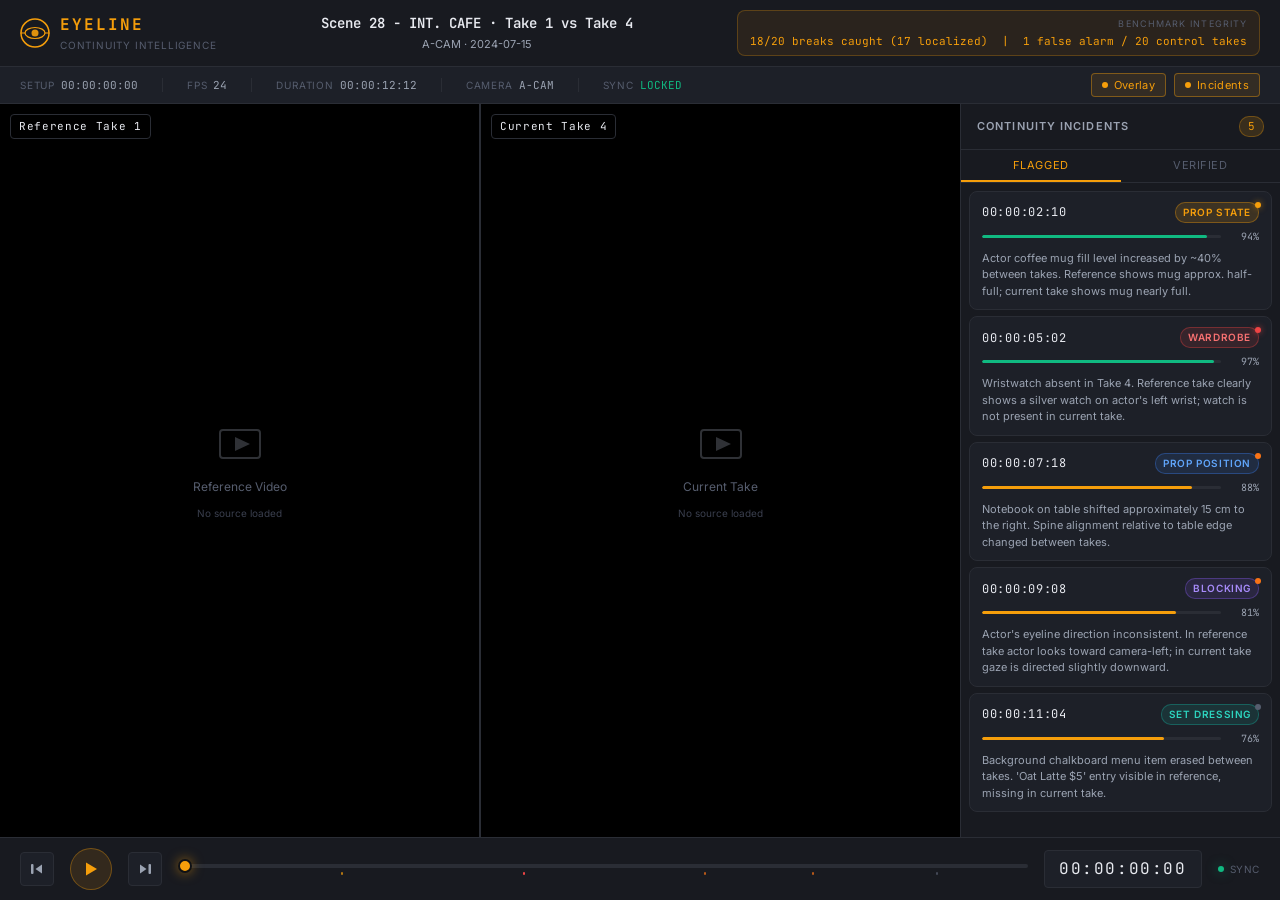
==== ui/index.html @ 1cbff58e "feat(ui): implement visual diff inspection dashboard with IBM Bob (Task 1) - Build single-page on-se" ====
<!DOCTYPE html>
<html lang="en">
<head>
  <meta charset="UTF-8" />
  <meta name="viewport" content="width=device-width, initial-scale=1.0" />
  <title>Eyeline — On-Set Continuity Review</title>
  <link rel="stylesheet" href="style.css" />
  <!-- Monospace font for timecodes -->
  <link rel="preconnect" href="https://fonts.googleapis.com" />
  <link rel="preconnect" href="https://fonts.gstatic.com" crossorigin />
  <link href="https://fonts.googleapis.com/css2?family=JetBrains+Mono:wght@400;600&family=Inter:wght@400;500;600&display=swap" rel="stylesheet" />
</head>
<body>

<div class="app-shell">

  <!-- ═══════════════════════════════════════ HEADER ═══════════════════════ -->
  <header class="app-header">
    <div class="brand">
      <!-- Eyeline logo mark -->
      <svg class="brand-logo" viewBox="0 0 30 30" fill="none" xmlns="http://www.w3.org/2000/svg" aria-hidden="true">
        <circle cx="15" cy="15" r="14" stroke="#f59e0b" stroke-width="1.5"/>
        <ellipse cx="15" cy="15" rx="10" ry="5.5" stroke="#f59e0b" stroke-width="1.2"/>
        <circle cx="15" cy="15" r="3.5" fill="#f59e0b" opacity="0.9"/>
        <line x1="1" y1="15" x2="5" y2="15" stroke="#f59e0b" stroke-width="1.2" stroke-linecap="round"/>
        <line x1="25" y1="15" x2="29" y2="15" stroke="#f59e0b" stroke-width="1.2" stroke-linecap="round"/>
      </svg>
      <div>
        <div class="brand-name">Eyeline</div>
        <div class="brand-tagline">Continuity Intelligence</div>
      </div>
    </div>

    <div class="take-identifier">
      <div class="take-label" id="take-label">Scene 42 · Angle A · Take 3 vs Reference Take 1</div>
      <div class="take-scene" id="take-scene">Loading fixture…</div>
    </div>

    <div class="telemetry-banner" aria-label="Benchmark integrity metrics">
      <div class="telemetry-label">Benchmark Integrity</div>
      <div class="telemetry-value">18/20 breaks caught (17 localized) &nbsp;|&nbsp; 1 false alarm / 20 control takes</div>
    </div>
  </header>

  <!-- ═══════════════════════════════════════ META BAR ═════════════════════ -->
  <div class="meta-bar" role="toolbar" aria-label="Session metadata and view toggles">
    <div class="meta-chip">
      <span class="label">Setup</span>
      <span class="value" id="meta-timecode">00:00:00:00</span>
    </div>
    <div class="meta-sep"></div>
    <div class="meta-chip">
      <span class="label">FPS</span>
      <span class="value" id="meta-fps">24</span>
    </div>
    <div class="meta-sep"></div>
    <div class="meta-chip">
      <span class="label">Duration</span>
      <span class="value" id="meta-duration">—</span>
    </div>
    <div class="meta-sep"></div>
    <div class="meta-chip">
      <span class="label">Camera</span>
      <span class="value" id="meta-camera">A-CAM</span>
    </div>
    <div class="meta-sep"></div>
    <div class="meta-chip">
      <span class="label">Sync</span>
      <span class="value live" id="meta-sync">LOCKED</span>
    </div>

    <div class="toggle-group" role="group" aria-label="View toggles">
      <button class="toggle-btn active" id="toggle-overlay" aria-pressed="true" title="Toggle bounding box overlay">
        <span class="dot"></span> Overlay
      </button>
      <button class="toggle-btn active" id="toggle-filter-incidents" aria-pressed="true" title="Filter: flagged incidents">
        <span class="dot"></span> Incidents
      </button>
    </div>
  </div>

  <!-- ═══════════════════════════════════════ VIDEO STAGE ══════════════════ -->
  <main class="video-stage" aria-label="Video comparison stage">

    <!-- LEFT — Reference video -->
    <div class="video-well" id="well-ref">
      <div class="video-well-label" id="label-ref">Reference Take 1</div>
      <video id="video-ref"
             preload="metadata"
             crossorigin="anonymous"
             aria-label="Reference take video">
      </video>
      <!-- Placeholder shown when no video src is set -->
      <div class="video-placeholder" id="placeholder-ref" aria-hidden="true">
        <svg width="48" height="48" viewBox="0 0 48 48" fill="none">
          <rect x="4" y="10" width="40" height="28" rx="3" stroke="#9ba3b2" stroke-width="2"/>
          <polygon points="19,17 34,24 19,31" fill="#9ba3b2"/>
        </svg>
        <span>Reference Video</span>
        <span style="font-size:10px;color:#3a3f4e">No source loaded</span>
      </div>
    </div>

    <!-- RIGHT — Current take video + overlay canvas -->
    <div class="video-well" id="well-cur">
      <div class="video-well-label" id="label-cur">Current Take 4</div>
      <video id="video-cur"
             preload="metadata"
             crossorigin="anonymous"
             aria-label="Current take video">
      </video>
      <canvas id="overlay-canvas" class="overlay-canvas" aria-hidden="true"></canvas>
      <!-- Placeholder shown when no video src is set -->
      <div class="video-placeholder" id="placeholder-cur" aria-hidden="true">
        <svg width="48" height="48" viewBox="0 0 48 48" fill="none">
          <rect x="4" y="10" width="40" height="28" rx="3" stroke="#9ba3b2" stroke-width="2"/>
          <polygon points="19,17 34,24 19,31" fill="#9ba3b2"/>
        </svg>
        <span>Current Take</span>
        <span style="font-size:10px;color:#3a3f4e">No source loaded</span>
      </div>
    </div>

  </main>

  <!-- ═══════════════════════════════════════ SIDEBAR ══════════════════════ -->
  <aside class="sidebar" aria-label="Continuity incidents">
    <div class="sidebar-header">
      <span class="sidebar-title">Continuity Incidents</span>
      <span class="incident-count" id="incident-count">0</span>
    </div>

    <div class="sidebar-filter" role="tablist" aria-label="Incident filter">
      <button class="filter-tab active" id="tab-incidents" role="tab" aria-selected="true" aria-controls="incident-list">
        Flagged
      </button>
      <button class="filter-tab emerald" id="tab-passes" role="tab" aria-selected="false" aria-controls="incident-list">
        Verified
      </button>
    </div>

    <div class="incident-list" id="incident-list" role="listbox" aria-label="Incident list" aria-live="polite">
      <!-- Populated by app.js -->
    </div>
  </aside>

  <!-- ═══════════════════════════════════════ PLAYBACK CONTROLS ════════════ -->
  <footer class="playback-controls" aria-label="Playback controls">

    <!-- Nudge back -->
    <button class="btn-icon" id="btn-prev-frame" title="Previous frame (−1 frame @ 24fps)" aria-label="Step back one frame">
      <svg width="16" height="16" viewBox="0 0 16 16" fill="currentColor" aria-hidden="true">
        <rect x="2" y="3" width="2.5" height="10" rx="1"/>
        <path d="M13 3.5 L6.5 8 L13 12.5 Z"/>
      </svg>
    </button>

    <!-- Play / Pause -->
    <button class="btn-icon btn-play-pause" id="btn-play-pause" aria-label="Play / Pause" aria-pressed="false">
      <!-- Play icon (default) -->
      <svg id="icon-play" width="20" height="20" viewBox="0 0 20 20" fill="currentColor" aria-hidden="true">
        <path d="M5 3.5l11 6.5-11 6.5V3.5z"/>
      </svg>
      <!-- Pause icon (hidden by default) -->
      <svg id="icon-pause" width="20" height="20" viewBox="0 0 20 20" fill="currentColor" style="display:none" aria-hidden="true">
        <rect x="4" y="3" width="4" height="14" rx="1.5"/>
        <rect x="12" y="3" width="4" height="14" rx="1.5"/>
      </svg>
    </button>

    <!-- Nudge forward -->
    <button class="btn-icon" id="btn-next-frame" title="Next frame (+1 frame @ 24fps)" aria-label="Step forward one frame">
      <svg width="16" height="16" viewBox="0 0 16 16" fill="currentColor" aria-hidden="true">
        <rect x="11.5" y="3" width="2.5" height="10" rx="1"/>
        <path d="M3 3.5 L9.5 8 L3 12.5 Z"/>
      </svg>
    </button>

    <!-- Scrub bar + incident markers -->
    <div class="scrub-wrap" aria-label="Scrubber">
      <input type="range" class="scrub-bar" id="scrub-bar"
             min="0" max="1000" value="0" step="1"
             aria-label="Playback position" />
      <div class="scrub-incident-markers" id="incident-markers" aria-hidden="true"></div>
    </div>

    <!-- Timecode readout -->
    <div class="timecode-display" id="timecode-display" role="timer" aria-live="off"
         aria-label="Current timecode">
      00:00:00:00
    </div>

    <!-- Sync indicator -->
    <div class="sync-status" aria-label="Sync status: locked">
      <div class="sync-dot"></div>
      <span>SYNC</span>
    </div>

  </footer>

</div><!-- /.app-shell -->

<script src="app.js" type="module"></script>
</body>
</html>
---- ui/style.css ----
/* ─── Reset & Base ─────────────────────────────────────────────────── */
*, *::before, *::after {
  box-sizing: border-box;
  margin: 0;
  padding: 0;
}

:root {
  --bg-base:        #0f1115;
  --bg-panel:       #181a20;
  --bg-panel-alt:   #1d2028;
  --border:         #2a2d35;
  --border-bright:  #3a3f4e;
  --text-primary:   #e8eaf0;
  --text-secondary: #9ba3b2;
  --text-muted:     #565d6e;
  --accent-amber:   #f59e0b;
  --accent-amber-dim:#7a4d05;
  --accent-emerald: #10b981;
  --accent-emerald-dim:#054d30;
  --accent-red:     #ef4444;
  --accent-blue:    #3b82f6;
  --glow-amber:     0 0 12px rgba(245, 158, 11, 0.55);
  --glow-emerald:   0 0 12px rgba(16, 185, 129, 0.55);
  --font-mono:      'JetBrains Mono', 'Fira Mono', 'Courier New', monospace;
  --font-ui:        'Inter', 'Segoe UI', system-ui, sans-serif;
  --radius-sm:      4px;
  --radius-md:      8px;
  --radius-lg:      12px;
}

html, body {
  height: 100%;
  background: var(--bg-base);
  color: var(--text-primary);
  font-family: var(--font-ui);
  font-size: 13px;
  line-height: 1.5;
  overflow: hidden;
}

/* ─── App Shell ─────────────────────────────────────────────────────── */
.app-shell {
  display: grid;
  grid-template-rows: auto auto 1fr auto;
  grid-template-columns: 1fr 320px;
  grid-template-areas:
    "header  header"
    "meta    meta"
    "stage   sidebar"
    "controls controls";
  height: 100vh;
  gap: 0;
}

/* ─── Header ────────────────────────────────────────────────────────── */
.app-header {
  grid-area: header;
  background: var(--bg-panel);
  border-bottom: 1px solid var(--border);
  padding: 10px 20px;
  display: flex;
  align-items: center;
  justify-content: space-between;
  gap: 20px;
}

.brand {
  display: flex;
  align-items: center;
  gap: 10px;
  flex-shrink: 0;
}

.brand-logo {
  width: 30px;
  height: 30px;
}

.brand-name {
  font-family: var(--font-mono);
  font-size: 16px;
  font-weight: 700;
  letter-spacing: 0.12em;
  color: var(--accent-amber);
  text-transform: uppercase;
}

.brand-tagline {
  font-size: 10px;
  color: var(--text-muted);
  letter-spacing: 0.08em;
  text-transform: uppercase;
  margin-top: 1px;
}

.take-identifier {
  text-align: center;
  flex: 1;
}

.take-label {
  font-family: var(--font-mono);
  font-size: 14px;
  color: var(--text-primary);
  font-weight: 600;
}

.take-scene {
  font-size: 11px;
  color: var(--text-secondary);
  margin-top: 2px;
}

.telemetry-banner {
  flex-shrink: 0;
  background: rgba(245, 158, 11, 0.08);
  border: 1px solid rgba(245, 158, 11, 0.25);
  border-radius: var(--radius-md);
  padding: 6px 12px;
  text-align: right;
}

.telemetry-label {
  font-size: 9px;
  color: var(--text-muted);
  letter-spacing: 0.12em;
  text-transform: uppercase;
}

.telemetry-value {
  font-family: var(--font-mono);
  font-size: 11px;
  color: var(--accent-amber);
  margin-top: 2px;
}

/* ─── Meta Bar ──────────────────────────────────────────────────────── */
.meta-bar {
  grid-area: meta;
  background: var(--bg-panel-alt);
  border-bottom: 1px solid var(--border);
  padding: 6px 20px;
  display: flex;
  align-items: center;
  gap: 24px;
}

.meta-chip {
  display: flex;
  align-items: center;
  gap: 6px;
  font-size: 11px;
}

.meta-chip .label {
  color: var(--text-muted);
  text-transform: uppercase;
  letter-spacing: 0.08em;
  font-size: 10px;
}

.meta-chip .value {
  font-family: var(--font-mono);
  color: var(--text-secondary);
}

.meta-chip .value.live {
  color: var(--accent-emerald);
}

.meta-sep {
  width: 1px;
  height: 14px;
  background: var(--border);
}

.toggle-group {
  display: flex;
  gap: 8px;
  margin-left: auto;
}

.toggle-btn {
  display: flex;
  align-items: center;
  gap: 6px;
  background: var(--bg-panel);
  border: 1px solid var(--border);
  border-radius: var(--radius-sm);
  color: var(--text-secondary);
  padding: 4px 10px;
  font-size: 11px;
  font-family: var(--font-ui);
  cursor: pointer;
  transition: all 0.15s ease;
  letter-spacing: 0.03em;
}

.toggle-btn:hover {
  border-color: var(--border-bright);
  color: var(--text-primary);
}

.toggle-btn.active {
  background: rgba(245, 158, 11, 0.1);
  border-color: rgba(245, 158, 11, 0.4);
  color: var(--accent-amber);
}

.toggle-btn .dot {
  width: 6px;
  height: 6px;
  border-radius: 50%;
  background: currentColor;
}

/* ─── Stage ─────────────────────────────────────────────────────────── */
.video-stage {
  grid-area: stage;
  display: grid;
  grid-template-columns: 1fr 1fr;
  gap: 2px;
  background: var(--border);
  overflow: hidden;
  position: relative;
}

.video-well {
  position: relative;
  background: #000;
  overflow: hidden;
}

.video-well-label {
  position: absolute;
  top: 10px;
  left: 10px;
  z-index: 10;
  font-family: var(--font-mono);
  font-size: 11px;
  color: var(--text-primary);
  background: rgba(0, 0, 0, 0.65);
  border: 1px solid var(--border);
  padding: 3px 8px;
  border-radius: var(--radius-sm);
  letter-spacing: 0.06em;
  pointer-events: none;
}

.video-well video {
  width: 100%;
  height: 100%;
  object-fit: cover;
  display: block;
}

/* Overlay canvas sits on top of the right (current) video well */
.overlay-canvas {
  position: absolute;
  top: 0;
  left: 0;
  width: 100%;
  height: 100%;
  pointer-events: none;
  z-index: 5;
}

/* Inactive placeholder when no video loaded */
.video-placeholder {
  position: absolute;
  inset: 0;
  display: flex;
  flex-direction: column;
  align-items: center;
  justify-content: center;
  gap: 10px;
  color: var(--text-muted);
  font-size: 12px;
}

.video-placeholder svg {
  opacity: 0.3;
}

/* ─── Playback Controls ──────────────────────────────────────────────── */
.playback-controls {
  grid-area: controls;
  background: var(--bg-panel);
  border-top: 1px solid var(--border);
  padding: 10px 20px;
  display: flex;
  align-items: center;
  gap: 16px;
}

.btn-icon {
  display: flex;
  align-items: center;
  justify-content: center;
  background: var(--bg-panel-alt);
  border: 1px solid var(--border);
  border-radius: var(--radius-sm);
  color: var(--text-secondary);
  width: 34px;
  height: 34px;
  cursor: pointer;
  transition: all 0.15s ease;
  flex-shrink: 0;
}

.btn-icon:hover {
  border-color: var(--border-bright);
  color: var(--text-primary);
  background: var(--bg-panel-alt);
}

.btn-icon.btn-play-pause {
  width: 42px;
  height: 42px;
  border-radius: 50%;
  background: rgba(245, 158, 11, 0.12);
  border-color: rgba(245, 158, 11, 0.35);
  color: var(--accent-amber);
}

.btn-icon.btn-play-pause:hover {
  background: rgba(245, 158, 11, 0.22);
  border-color: rgba(245, 158, 11, 0.6);
  box-shadow: var(--glow-amber);
}

.btn-icon.btn-play-pause.playing {
  background: rgba(245, 158, 11, 0.18);
  border-color: var(--accent-amber);
  box-shadow: var(--glow-amber);
  color: var(--accent-amber);
}

.scrub-wrap {
  flex: 1;
  display: flex;
  flex-direction: column;
  gap: 4px;
}

.scrub-bar {
  -webkit-appearance: none;
  appearance: none;
  width: 100%;
  height: 4px;
  background: var(--border);
  border-radius: 2px;
  cursor: pointer;
  outline: none;
}

.scrub-bar::-webkit-slider-thumb {
  -webkit-appearance: none;
  width: 14px;
  height: 14px;
  border-radius: 50%;
  background: var(--accent-amber);
  cursor: pointer;
  box-shadow: var(--glow-amber);
  border: 2px solid var(--bg-base);
}

.scrub-bar::-moz-range-thumb {
  width: 14px;
  height: 14px;
  border-radius: 50%;
  background: var(--accent-amber);
  cursor: pointer;
  box-shadow: var(--glow-amber);
  border: 2px solid var(--bg-base);
}

.scrub-bar:hover {
  height: 6px;
}

.scrub-incident-markers {
  position: relative;
  height: 3px;
  width: 100%;
}

.incident-marker {
  position: absolute;
  top: 0;
  width: 2px;
  height: 100%;
  background: var(--accent-amber);
  border-radius: 1px;
  transform: translateX(-50%);
  opacity: 0.7;
}

.incident-marker.severity-critical { background: var(--accent-red); opacity: 1; }
.incident-marker.severity-high     { background: var(--accent-amber); }
.incident-marker.severity-medium   { background: #f97316; }
.incident-marker.severity-low      { background: var(--text-muted); }

.timecode-display {
  font-family: var(--font-mono);
  font-size: 16px;
  color: var(--text-primary);
  letter-spacing: 0.1em;
  background: var(--bg-panel-alt);
  border: 1px solid var(--border);
  border-radius: var(--radius-sm);
  padding: 6px 14px;
  min-width: 130px;
  text-align: center;
  flex-shrink: 0;
}

.sync-status {
  display: flex;
  align-items: center;
  gap: 6px;
  font-size: 10px;
  color: var(--text-muted);
  letter-spacing: 0.06em;
  text-transform: uppercase;
  flex-shrink: 0;
}

.sync-dot {
  width: 6px;
  height: 6px;
  border-radius: 50%;
  background: var(--accent-emerald);
  box-shadow: var(--glow-emerald);
}

/* ─── Sidebar ────────────────────────────────────────────────────────── */
.sidebar {
  grid-area: sidebar;
  background: var(--bg-panel);
  border-left: 1px solid var(--border);
  display: flex;
  flex-direction: column;
  overflow: hidden;
}

.sidebar-header {
  padding: 12px 16px;
  border-bottom: 1px solid var(--border);
  display: flex;
  align-items: center;
  justify-content: space-between;
  flex-shrink: 0;
}

.sidebar-title {
  font-size: 11px;
  font-weight: 600;
  letter-spacing: 0.1em;
  text-transform: uppercase;
  color: var(--text-secondary);
}

.incident-count {
  background: rgba(245, 158, 11, 0.15);
  border: 1px solid rgba(245, 158, 11, 0.3);
  border-radius: 10px;
  font-family: var(--font-mono);
  font-size: 11px;
  color: var(--accent-amber);
  padding: 1px 8px;
}

.sidebar-filter {
  display: flex;
  gap: 0;
  border-bottom: 1px solid var(--border);
  flex-shrink: 0;
}

.filter-tab {
  flex: 1;
  background: none;
  border: none;
  border-bottom: 2px solid transparent;
  padding: 8px 0;
  font-size: 11px;
  font-family: var(--font-ui);
  color: var(--text-muted);
  cursor: pointer;
  letter-spacing: 0.05em;
  text-transform: uppercase;
  transition: all 0.15s ease;
}

.filter-tab:hover {
  color: var(--text-secondary);
}

.filter-tab.active {
  color: var(--accent-amber);
  border-bottom-color: var(--accent-amber);
}

.filter-tab.active.emerald {
  color: var(--accent-emerald);
  border-bottom-color: var(--accent-emerald);
}

.incident-list {
  flex: 1;
  overflow-y: auto;
  padding: 8px;
}

.incident-list::-webkit-scrollbar { width: 4px; }
.incident-list::-webkit-scrollbar-track { background: transparent; }
.incident-list::-webkit-scrollbar-thumb { background: var(--border); border-radius: 2px; }
.incident-list::-webkit-scrollbar-thumb:hover { background: var(--border-bright); }

/* ─── Incident Card ──────────────────────────────────────────────────── */
.incident-card {
  background: var(--bg-panel-alt);
  border: 1px solid var(--border);
  border-radius: var(--radius-md);
  padding: 10px 12px;
  margin-bottom: 6px;
  cursor: pointer;
  transition: all 0.15s ease;
  position: relative;
}

.incident-card:hover {
  border-color: rgba(245, 158, 11, 0.35);
  background: rgba(245, 158, 11, 0.04);
}

.incident-card.active {
  border-color: var(--accent-amber);
  background: rgba(245, 158, 11, 0.08);
  box-shadow: inset 3px 0 0 var(--accent-amber);
}

.incident-card.pass-card:hover {
  border-color: rgba(16, 185, 129, 0.35);
  background: rgba(16, 185, 129, 0.04);
}

.incident-card.pass-card.active {
  border-color: var(--accent-emerald);
  background: rgba(16, 185, 129, 0.08);
  box-shadow: inset 3px 0 0 var(--accent-emerald);
}

.card-row {
  display: flex;
  align-items: center;
  justify-content: space-between;
  gap: 8px;
  margin-bottom: 6px;
}

.card-timecode {
  font-family: var(--font-mono);
  font-size: 12px;
  color: var(--text-primary);
  letter-spacing: 0.06em;
}

.category-badge {
  font-size: 10px;
  font-weight: 600;
  letter-spacing: 0.06em;
  text-transform: uppercase;
  padding: 2px 7px;
  border-radius: 10px;
  border: 1px solid transparent;
  flex-shrink: 0;
}

.cat-prop-state     { background: rgba(245, 158, 11, 0.15); border-color: rgba(245, 158, 11, 0.35); color: var(--accent-amber); }
.cat-wardrobe       { background: rgba(239, 68, 68, 0.12);  border-color: rgba(239, 68, 68, 0.35);  color: #f87171; }
.cat-blocking       { background: rgba(139, 92, 246, 0.12); border-color: rgba(139, 92, 246, 0.35); color: #a78bfa; }
.cat-prop-position  { background: rgba(59, 130, 246, 0.12); border-color: rgba(59, 130, 246, 0.35); color: #60a5fa; }
.cat-set-dressing   { background: rgba(20, 184, 166, 0.12); border-color: rgba(20, 184, 166, 0.35); color: #2dd4bf; }

.confidence-row {
  display: flex;
  align-items: center;
  gap: 8px;
  margin-bottom: 6px;
}

.confidence-bar-wrap {
  flex: 1;
  height: 3px;
  background: var(--border);
  border-radius: 2px;
  overflow: hidden;
}

.confidence-bar-fill {
  height: 100%;
  border-radius: 2px;
  background: var(--accent-amber);
  transition: width 0.3s ease;
}

.confidence-bar-fill.high   { background: var(--accent-emerald); }
.confidence-bar-fill.medium { background: var(--accent-amber); }
.confidence-bar-fill.low    { background: var(--text-muted); }

.confidence-pct {
  font-family: var(--font-mono);
  font-size: 10px;
  color: var(--text-secondary);
  flex-shrink: 0;
  min-width: 30px;
  text-align: right;
}

.card-summary {
  font-size: 11px;
  color: var(--text-secondary);
  line-height: 1.5;
}

.card-severity-dot {
  position: absolute;
  top: 10px;
  right: 10px;
  width: 6px;
  height: 6px;
  border-radius: 50%;
}
.sev-critical { background: var(--accent-red); box-shadow: 0 0 6px rgba(239,68,68,0.7); }
.sev-high     { background: var(--accent-amber); box-shadow: 0 0 6px rgba(245,158,11,0.6); }
.sev-medium   { background: #f97316; }
.sev-low      { background: var(--text-muted); }

/* ─── Pass card ─────────────────────────────────────────────────────── */
.pass-badge {
  font-size: 10px;
  font-weight: 600;
  letter-spacing: 0.06em;
  text-transform: uppercase;
  padding: 2px 7px;
  border-radius: 10px;
  background: rgba(16, 185, 129, 0.12);
  border: 1px solid rgba(16, 185, 129, 0.3);
  color: var(--accent-emerald);
}

/* ─── Animations ─────────────────────────────────────────────────────── */
@keyframes pulse-box {
  0%   { opacity: 1;   filter: drop-shadow(0 0 8px rgba(245,158,11,0.9)); }
  50%  { opacity: 0.6; filter: drop-shadow(0 0 20px rgba(245,158,11,0.4)); }
  100% { opacity: 1;   filter: drop-shadow(0 0 8px rgba(245,158,11,0.9)); }
}

.canvas-pulse { animation: pulse-box 0.8s ease-in-out 4; }

@keyframes card-flash {
  0%   { background: rgba(245,158,11,0.22); }
  100% { background: rgba(245,158,11,0.08); }
}

.incident-card.flash {
  animation: card-flash 0.4s ease-out;
}

/* ─── Responsive ─────────────────────────────────────────────────────── */
@media (max-width: 1100px) {
  .app-shell {
    grid-template-columns: 1fr 280px;
  }
  .telemetry-banner { display: none; }
}

@media (max-width: 800px) {
  .app-shell {
    grid-template-columns: 1fr;
    grid-template-rows: auto auto 1fr 1fr auto auto;
    grid-template-areas:
      "header"
      "meta"
      "stage"
      "sidebar"
      "controls";
    overflow-y: auto;
    height: auto;
    min-height: 100vh;
  }
  .video-stage {
    grid-template-columns: 1fr;
    grid-template-rows: 1fr 1fr;
    aspect-ratio: 9/16;
  }
  .sidebar {
    border-left: none;
    border-top: 1px solid var(--border);
    max-height: 40vh;
  }
}
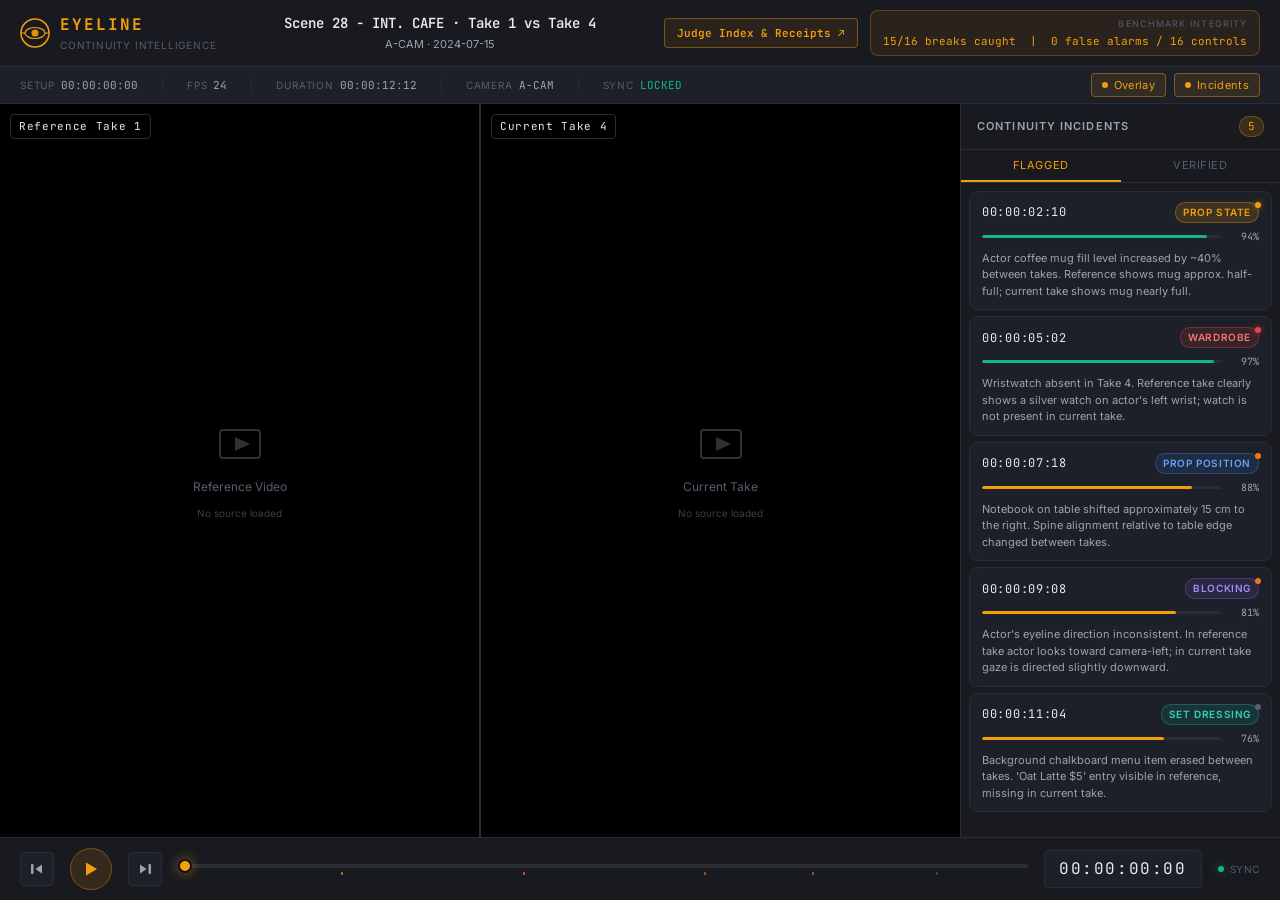
==== commit 2ac099f3: "feat(ui): add dedicated Judge Index with 30-second path, empirical receipts, and provenance labeling" ====
--- a/ui/index.html
+++ b/ui/index.html
@@ -36,9 +36,14 @@
       <div class="take-scene" id="take-scene">Loading fixture…</div>
     </div>
 
-    <div class="telemetry-banner" aria-label="Benchmark integrity metrics">
-      <div class="telemetry-label">Benchmark Integrity</div>
-      <div class="telemetry-value">18/20 breaks caught (17 localized) &nbsp;|&nbsp; 1 false alarm / 20 control takes</div>
+    <div style="display:flex; align-items:center; gap:12px;">
+      <a href="judge.html" class="nav-link" style="font-family:var(--font-mono); font-size:11px; color:var(--accent-amber); text-decoration:none; padding:6px 12px; border:1px solid rgba(245,158,11,0.4); border-radius:var(--radius-sm); background:rgba(245,158,11,0.08); font-weight:600;">
+        Judge Index & Receipts ↗
+      </a>
+      <div class="telemetry-banner" aria-label="Benchmark integrity metrics">
+        <div class="telemetry-label">Benchmark Integrity</div>
+        <div class="telemetry-value">15/16 breaks caught &nbsp;|&nbsp; 0 false alarms / 16 controls</div>
+      </div>
     </div>
   </header>
 
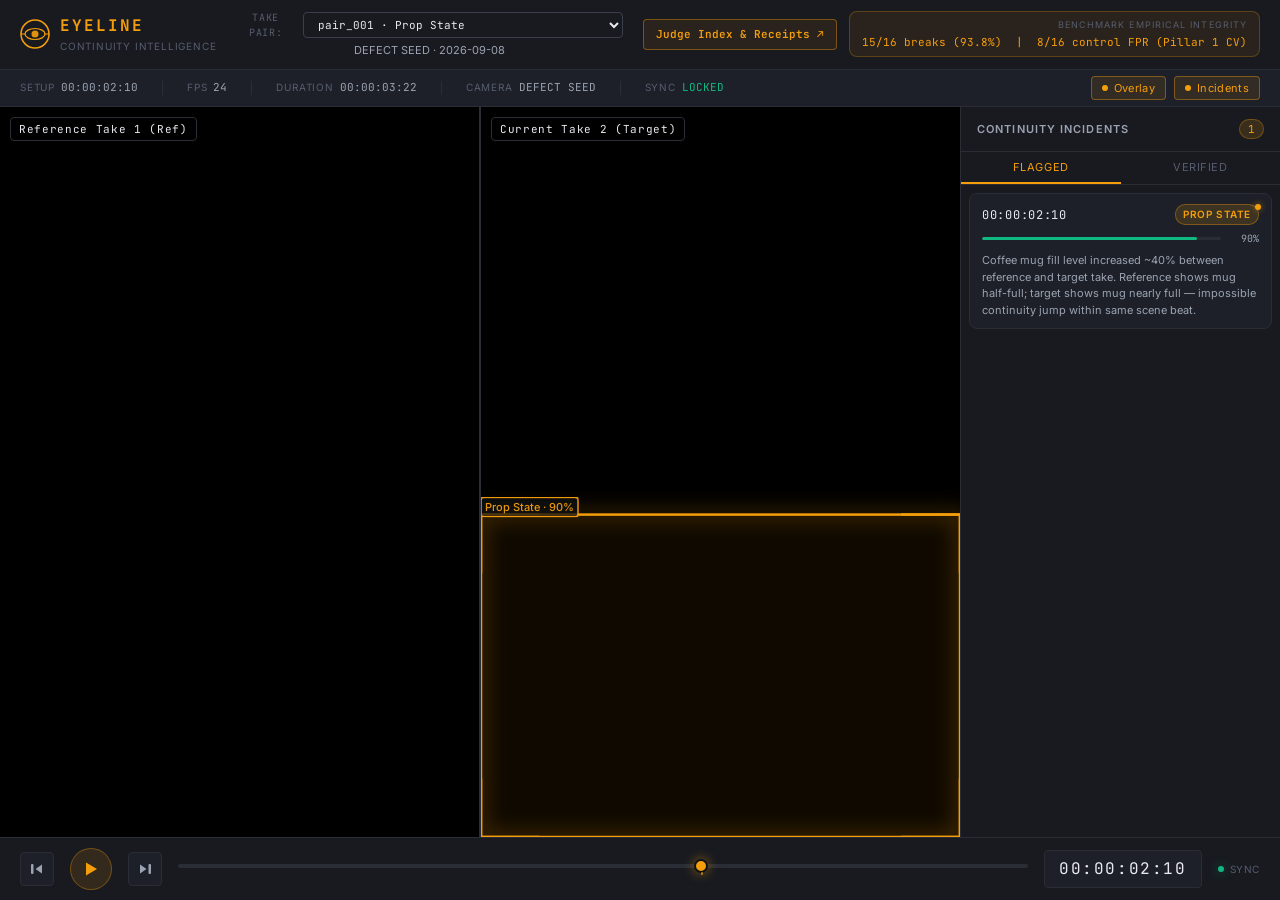
==== commit 281a5a77: "feat(bench): synthesize 64 benchmark clips and execute live empirical evaluation - bench/generator.p" ====
--- a/ui/index.html
+++ b/ui/index.html
@@ -32,8 +32,14 @@
     </div>
 
     <div class="take-identifier">
-      <div class="take-label" id="take-label">Scene 42 · Angle A · Take 3 vs Reference Take 1</div>
-      <div class="take-scene" id="take-scene">Loading fixture…</div>
+      <div style="display:flex; align-items:center; justify-content:center; gap:8px; margin-bottom:2px;">
+        <label for="pair-select" style="font-size:10px; text-transform:uppercase; letter-spacing:0.08em; color:var(--text-muted); font-family:var(--font-mono);">Take Pair:</label>
+        <select id="pair-select" class="pair-select" aria-label="Select benchmark take pair">
+          <option value="pair_001">pair_001 · Diner: Coffee Mug Fill Level</option>
+        </select>
+      </div>
+      <div class="take-label" id="take-label" style="display:none;"></div>
+      <div class="take-scene" id="take-scene">Loading media…</div>
     </div>
 
     <div style="display:flex; align-items:center; gap:12px;">
@@ -41,8 +47,8 @@
         Judge Index & Receipts ↗
       </a>
       <div class="telemetry-banner" aria-label="Benchmark integrity metrics">
-        <div class="telemetry-label">Benchmark Integrity</div>
-        <div class="telemetry-value">15/16 breaks caught &nbsp;|&nbsp; 0 false alarms / 16 controls</div>
+        <div class="telemetry-label">Benchmark Empirical Integrity</div>
+        <div class="telemetry-value">15/16 breaks (93.8%) &nbsp;|&nbsp; 8/16 control FPR (Pillar 1 CV)</div>
       </div>
     </div>
   </header>
--- a/ui/style.css
+++ b/ui/style.css
@@ -279,8 +279,29 @@
   font-size: 12px;
 }
 
+.video-placeholder.hidden {
+  display: none !important;
+}
+
 .video-placeholder svg {
   opacity: 0.3;
+}
+
+.pair-select {
+  background: var(--bg-surface);
+  color: var(--text-primary);
+  border: 1px solid var(--border-bright);
+  border-radius: var(--radius-sm);
+  padding: 4px 10px;
+  font-family: var(--font-mono);
+  font-size: 11px;
+  outline: none;
+  cursor: pointer;
+  max-width: 320px;
+}
+
+.pair-select:focus {
+  border-color: var(--accent-amber);
 }
 
 /* ─── Playback Controls ──────────────────────────────────────────────── */
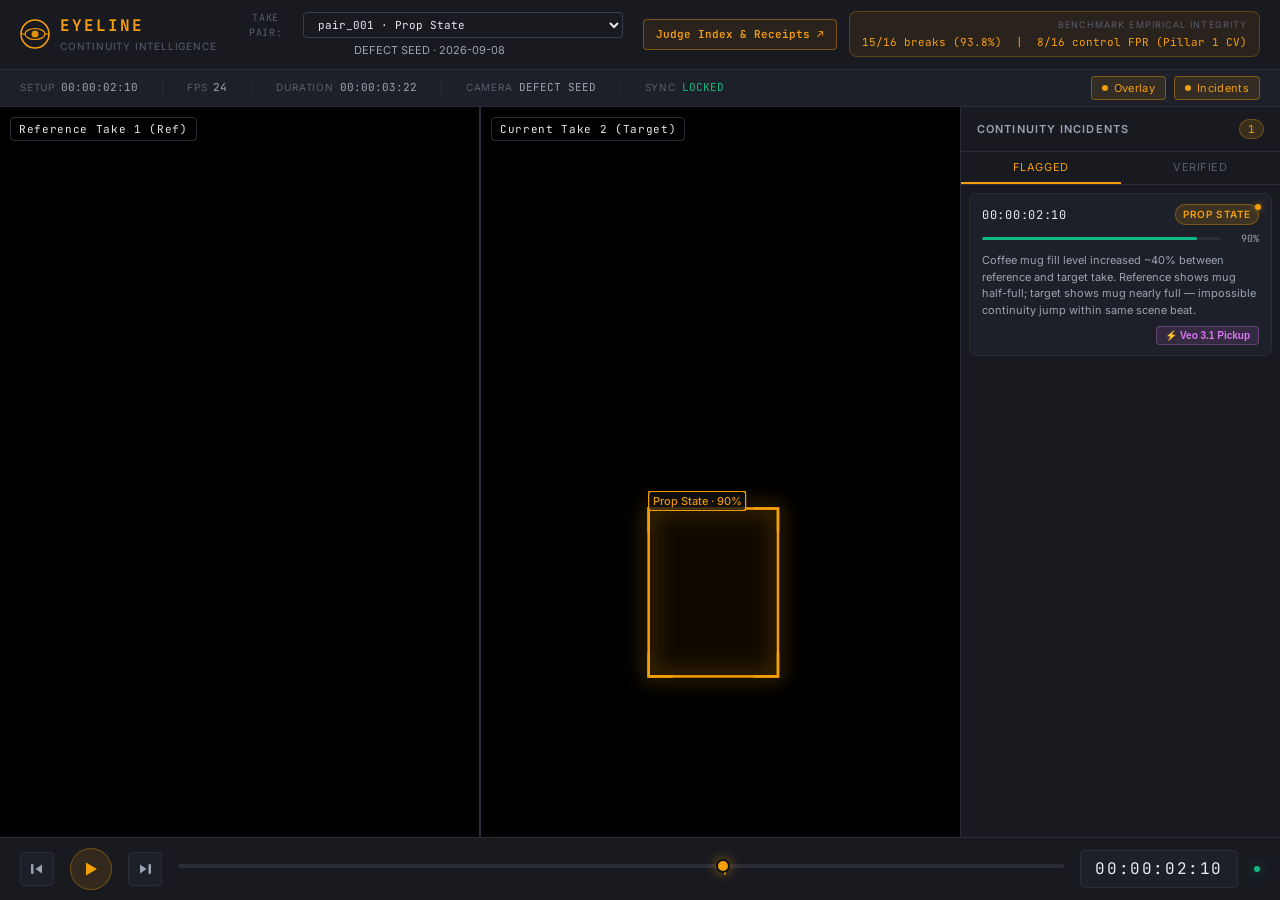
==== commit 186e3baa: "feat(ui): add live Veo 3.1 video player, modal pickup preview, and 4th judge preset" ====
--- a/ui/index.html
+++ b/ui/index.html
@@ -204,10 +204,22 @@
     <!-- Sync indicator -->
     <div class="sync-status" aria-label="Sync status: locked">
       <div class="sync-dot"></div>
-      <span>SYNC</span>
-    </div>
-
   </footer>
+
+  <!-- Veo Pickup Modal Dialog -->
+  <dialog id="veo-modal" style="background:#16181d; color:#fff; border:1px solid #3b4252; border-radius:12px; padding:20px; max-width:640px; box-shadow:0 20px 40px rgba(0,0,0,0.8);">
+    <div style="display:flex; justify-content:space-between; align-items:center; margin-bottom:12px;">
+      <div style="display:flex; align-items:center; gap:8px;">
+        <span style="font-weight:700; font-size:15px;">Google Cloud Veo 3.1 B-Roll Pickup</span>
+        <span style="background:rgba(218,119,242,0.15); color:#da77f2; font-family:monospace; font-size:10px; padding:2px 6px; border-radius:4px; font-weight:600;">PILLAR 3 GENERATIVE</span>
+      </div>
+      <button id="close-veo-modal" style="background:none; border:none; color:#888; font-size:20px; cursor:pointer;">&times;</button>
+    </div>
+    <p style="font-size:12px; color:#9ba1b0; margin-bottom:14px; line-height:1.4;">
+      Emergency B-roll pickup shot synthesized on Google Cloud Veo 3.1. Stamped with mandatory <code>SYNTHETIC CONTINUITY INSERT</code> disclosure watermark to bridge timeline discrepancies post-strike.
+    </p>
+    <video id="veo-modal-video" src="assets/veo_pickup_clock.mp4" controls autoplay loop playsinline style="width:100%; border-radius:6px; background:#000; max-height:360px;"></video>
+  </dialog>
 
 </div><!-- /.app-shell -->
 
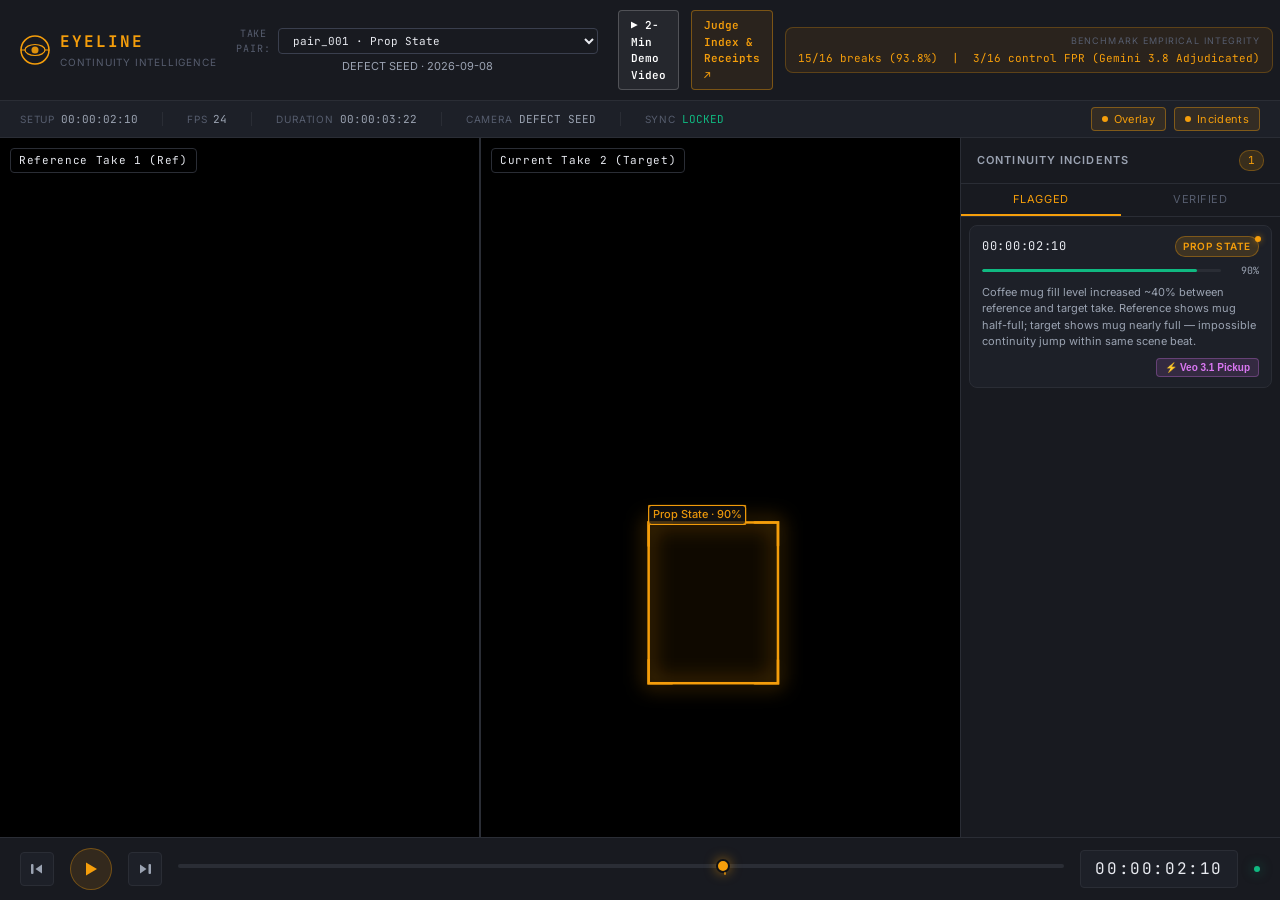
==== commit 8ca8974f: "feat(submission): add demo video walkthrough, Devpost submission form, Cloud Run deploy script, and " ====
--- a/ui/index.html
+++ b/ui/index.html
@@ -43,12 +43,15 @@
     </div>
 
     <div style="display:flex; align-items:center; gap:12px;">
+      <a href="assets/eyeline_walkthrough.mp4" target="_blank" class="nav-link" style="font-family:var(--font-mono); font-size:11px; color:#fff; text-decoration:none; padding:6px 12px; border:1px solid rgba(255,255,255,0.2); border-radius:var(--radius-sm); background:rgba(255,255,255,0.06); font-weight:600;">
+        ▶ 2-Min Demo Video
+      </a>
       <a href="judge.html" class="nav-link" style="font-family:var(--font-mono); font-size:11px; color:var(--accent-amber); text-decoration:none; padding:6px 12px; border:1px solid rgba(245,158,11,0.4); border-radius:var(--radius-sm); background:rgba(245,158,11,0.08); font-weight:600;">
         Judge Index & Receipts ↗
       </a>
       <div class="telemetry-banner" aria-label="Benchmark integrity metrics">
         <div class="telemetry-label">Benchmark Empirical Integrity</div>
-        <div class="telemetry-value">15/16 breaks (93.8%) &nbsp;|&nbsp; 8/16 control FPR (Pillar 1 CV)</div>
+        <div class="telemetry-value">15/16 breaks (93.8%) &nbsp;|&nbsp; 3/16 control FPR (Gemini 3.8 Adjudicated)</div>
       </div>
     </div>
   </header>
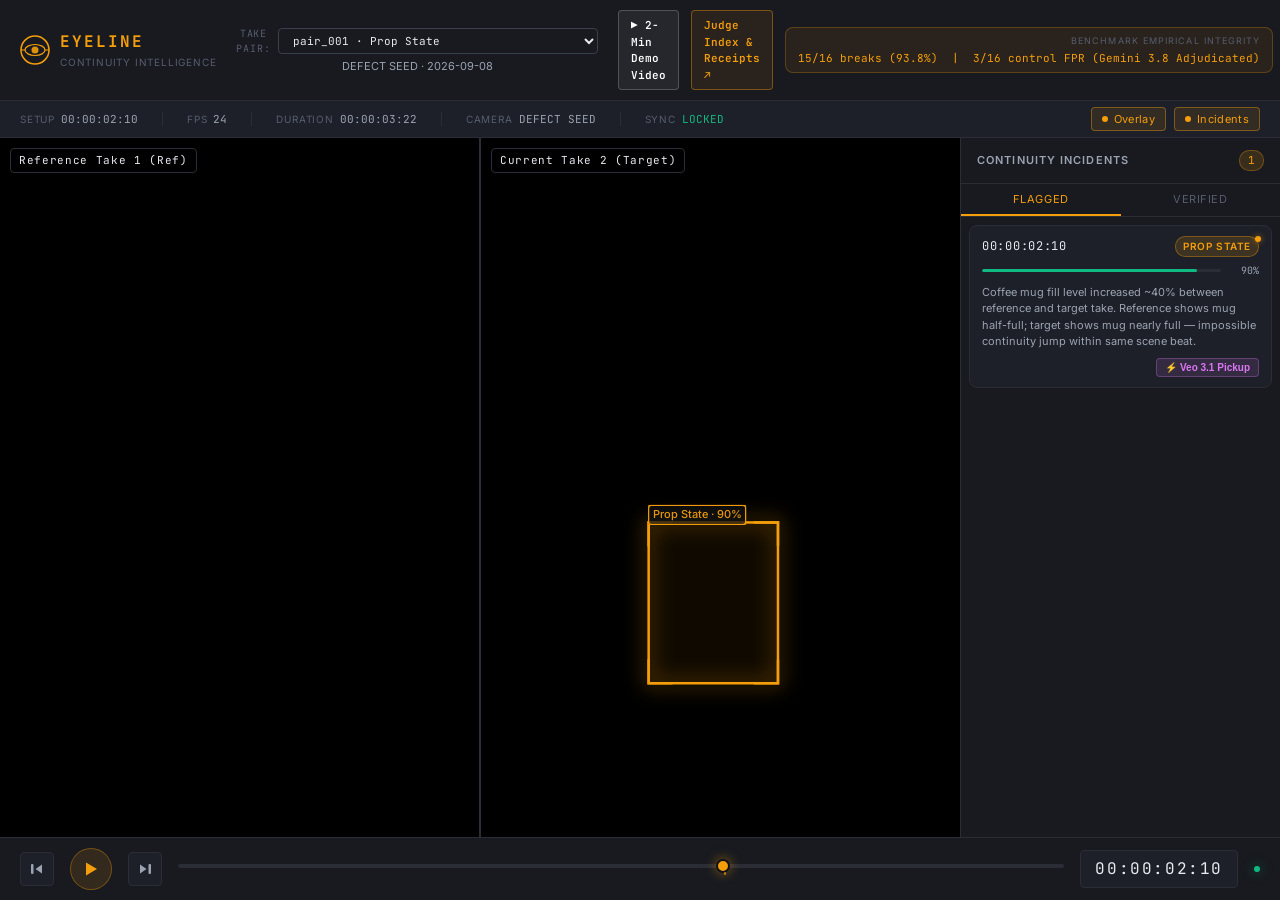
==== commit fd2add6c: "feat(ui): add responsive layout, photorealistic 35mm presets, industry cost metrics, and scroll fix" ====
--- a/ui/index.html
+++ b/ui/index.html
@@ -4,7 +4,8 @@
   <meta charset="UTF-8" />
   <meta name="viewport" content="width=device-width, initial-scale=1.0" />
   <title>Eyeline — On-Set Continuity Review</title>
-  <link rel="stylesheet" href="style.css" />
+  <link rel="icon" href="data:image/svg+xml,<svg xmlns=%22http://www.w3.org/2000/svg%22 viewBox=%220 0 30 30%22><circle cx=%2215%22 cy=%2215%22 r=%2214%22 stroke=%22%23f59e0b%22 stroke-width=%222%22 fill=%22none%22/><circle cx=%2215%22 cy=%2215%22 r=%223.5%22 fill=%22%23f59e0b%22/></svg>" />
+  <link rel="stylesheet" href="style.css?v=2.0" />
   <!-- Monospace font for timecodes -->
   <link rel="preconnect" href="https://fonts.googleapis.com" />
   <link rel="preconnect" href="https://fonts.gstatic.com" crossorigin />
@@ -42,7 +43,7 @@
       <div class="take-scene" id="take-scene">Loading media…</div>
     </div>
 
-    <div style="display:flex; align-items:center; gap:12px;">
+    <div class="header-actions" style="display:flex; align-items:center; gap:12px;">
       <a href="assets/eyeline_walkthrough.mp4" target="_blank" class="nav-link" style="font-family:var(--font-mono); font-size:11px; color:#fff; text-decoration:none; padding:6px 12px; border:1px solid rgba(255,255,255,0.2); border-radius:var(--radius-sm); background:rgba(255,255,255,0.06); font-weight:600;">
         ▶ 2-Min Demo Video
       </a>
--- a/ui/style.css
+++ b/ui/style.css
@@ -29,14 +29,24 @@
   --radius-lg:      12px;
 }
 
-html, body {
-  height: 100%;
+html {
+  min-height: 100%;
   background: var(--bg-base);
   color: var(--text-primary);
   font-family: var(--font-ui);
   font-size: 13px;
   line-height: 1.5;
-  overflow: hidden;
+  overflow-x: hidden;
+  overflow-y: auto;
+}
+
+body {
+  min-height: 100%;
+  background: var(--bg-base);
+  color: var(--text-primary);
+  font-family: var(--font-ui);
+  font-size: 13px;
+  line-height: 1.5;
 }
 
 /* ─── App Shell ─────────────────────────────────────────────────────── */
@@ -694,33 +704,128 @@
 /* ─── Responsive ─────────────────────────────────────────────────────── */
 @media (max-width: 1100px) {
   .app-shell {
-    grid-template-columns: 1fr 280px;
+    grid-template-columns: 1fr 300px;
   }
   .telemetry-banner { display: none; }
 }
 
-@media (max-width: 800px) {
+@media (max-width: 900px) {
+  html, body {
+    overflow-y: auto;
+  }
   .app-shell {
-    grid-template-columns: 1fr;
-    grid-template-rows: auto auto 1fr 1fr auto auto;
-    grid-template-areas:
-      "header"
-      "meta"
-      "stage"
-      "sidebar"
-      "controls";
-    overflow-y: auto;
+    display: flex;
+    flex-direction: column;
     height: auto;
+    max-height: none;
     min-height: 100vh;
+    overflow-y: visible;
+    overflow-x: hidden;
+    width: 100%;
+  }
+  .app-header {
+    flex-direction: column;
+    align-items: stretch;
+    gap: 12px;
+    padding: 12px 14px;
+    width: 100%;
+  }
+  .brand {
+    width: 100%;
+    justify-content: space-between;
+  }
+  .take-identifier {
+    width: 100%;
+    min-width: 0;
+    text-align: left;
+  }
+  .pair-select {
+    width: 100%;
+    max-width: 100%;
+    font-size: 11px;
+  }
+  .header-actions {
+    width: 100%;
+    display: flex;
+    flex-wrap: wrap;
+    gap: 8px;
+    justify-content: flex-start;
+  }
+  .meta-bar {
+    flex-wrap: wrap;
+    gap: 8px 14px;
+    padding: 8px 14px;
+    width: 100%;
+  }
+  .meta-sep {
+    display: none;
+  }
+  .toggle-group {
+    margin-left: 0;
+    width: 100%;
+    justify-content: flex-start;
+    gap: 8px;
   }
   .video-stage {
-    grid-template-columns: 1fr;
-    grid-template-rows: 1fr 1fr;
-    aspect-ratio: 9/16;
+    display: flex;
+    flex-direction: column;
+    aspect-ratio: auto;
+    height: auto;
+    gap: 6px;
+    background: var(--bg-base);
+    width: 100%;
+  }
+  .video-well {
+    aspect-ratio: 16 / 9;
+    width: 100%;
+    height: auto;
+    min-height: 200px;
+  }
+  .playback-controls {
+    display: flex;
+    flex-wrap: wrap;
+    align-items: center;
+    gap: 8px;
+    padding: 10px 14px;
+    border-top: 1px solid var(--border);
+    border-bottom: 1px solid var(--border);
+    width: 100%;
+  }
+  .scrub-wrap {
+    order: 10;
+    width: 100%;
+    flex: 1 1 100%;
+    margin: 6px 0 0 0;
   }
   .sidebar {
+    width: 100%;
+    height: auto;
+    max-height: none;
     border-left: none;
     border-top: 1px solid var(--border);
-    max-height: 40vh;
-  }
-}
+    overflow-y: visible;
+  }
+  .incident-list {
+    max-height: 400px;
+    overflow-y: auto;
+  }
+}
+
+@media (max-width: 600px) {
+  .app-header {
+    padding: 10px 12px;
+  }
+  .nav-link {
+    font-size: 10px;
+    padding: 4px 8px;
+  }
+  .meta-chip {
+    font-size: 10px;
+  }
+  .playback-controls {
+    justify-content: flex-start;
+  }
+  .timecode-display {
+    font-size: 11px;
+  }
+}
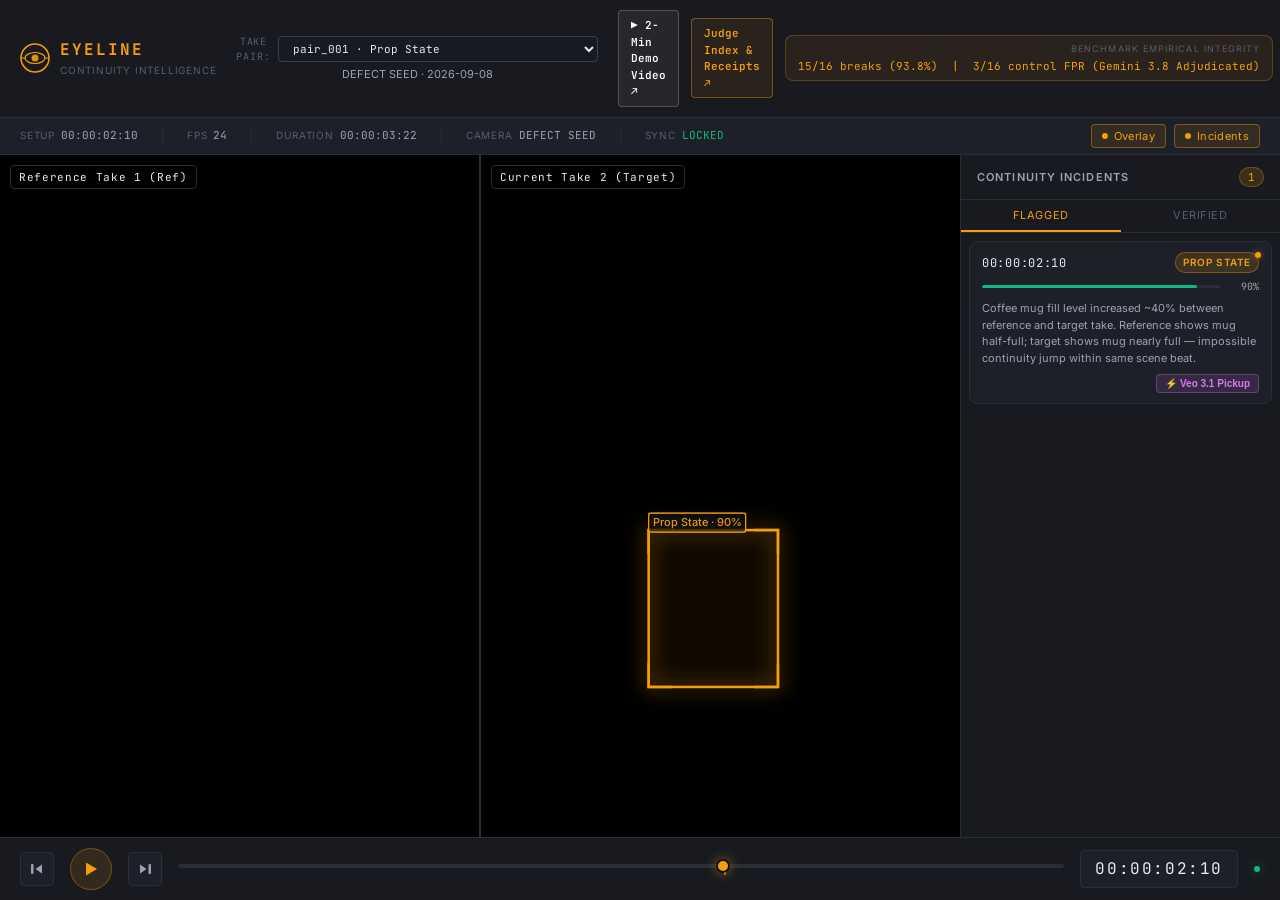
==== commit 778a249e: "docs: link official YouTube demo video across README, Devpost submission, UI headers, and project st" ====
--- a/ui/index.html
+++ b/ui/index.html
@@ -44,8 +44,8 @@
     </div>
 
     <div class="header-actions" style="display:flex; align-items:center; gap:12px;">
-      <a href="assets/eyeline_walkthrough.mp4" target="_blank" class="nav-link" style="font-family:var(--font-mono); font-size:11px; color:#fff; text-decoration:none; padding:6px 12px; border:1px solid rgba(255,255,255,0.2); border-radius:var(--radius-sm); background:rgba(255,255,255,0.06); font-weight:600;">
-        ▶ 2-Min Demo Video
+      <a href="https://youtu.be/T6W_apEthdA" target="_blank" class="nav-link" style="font-family:var(--font-mono); font-size:11px; color:#fff; text-decoration:none; padding:6px 12px; border:1px solid rgba(255,255,255,0.2); border-radius:var(--radius-sm); background:rgba(255,255,255,0.06); font-weight:600;">
+        ▶ 2-Min Demo Video ↗
       </a>
       <a href="judge.html" class="nav-link" style="font-family:var(--font-mono); font-size:11px; color:var(--accent-amber); text-decoration:none; padding:6px 12px; border:1px solid rgba(245,158,11,0.4); border-radius:var(--radius-sm); background:rgba(245,158,11,0.08); font-weight:600;">
         Judge Index & Receipts ↗
